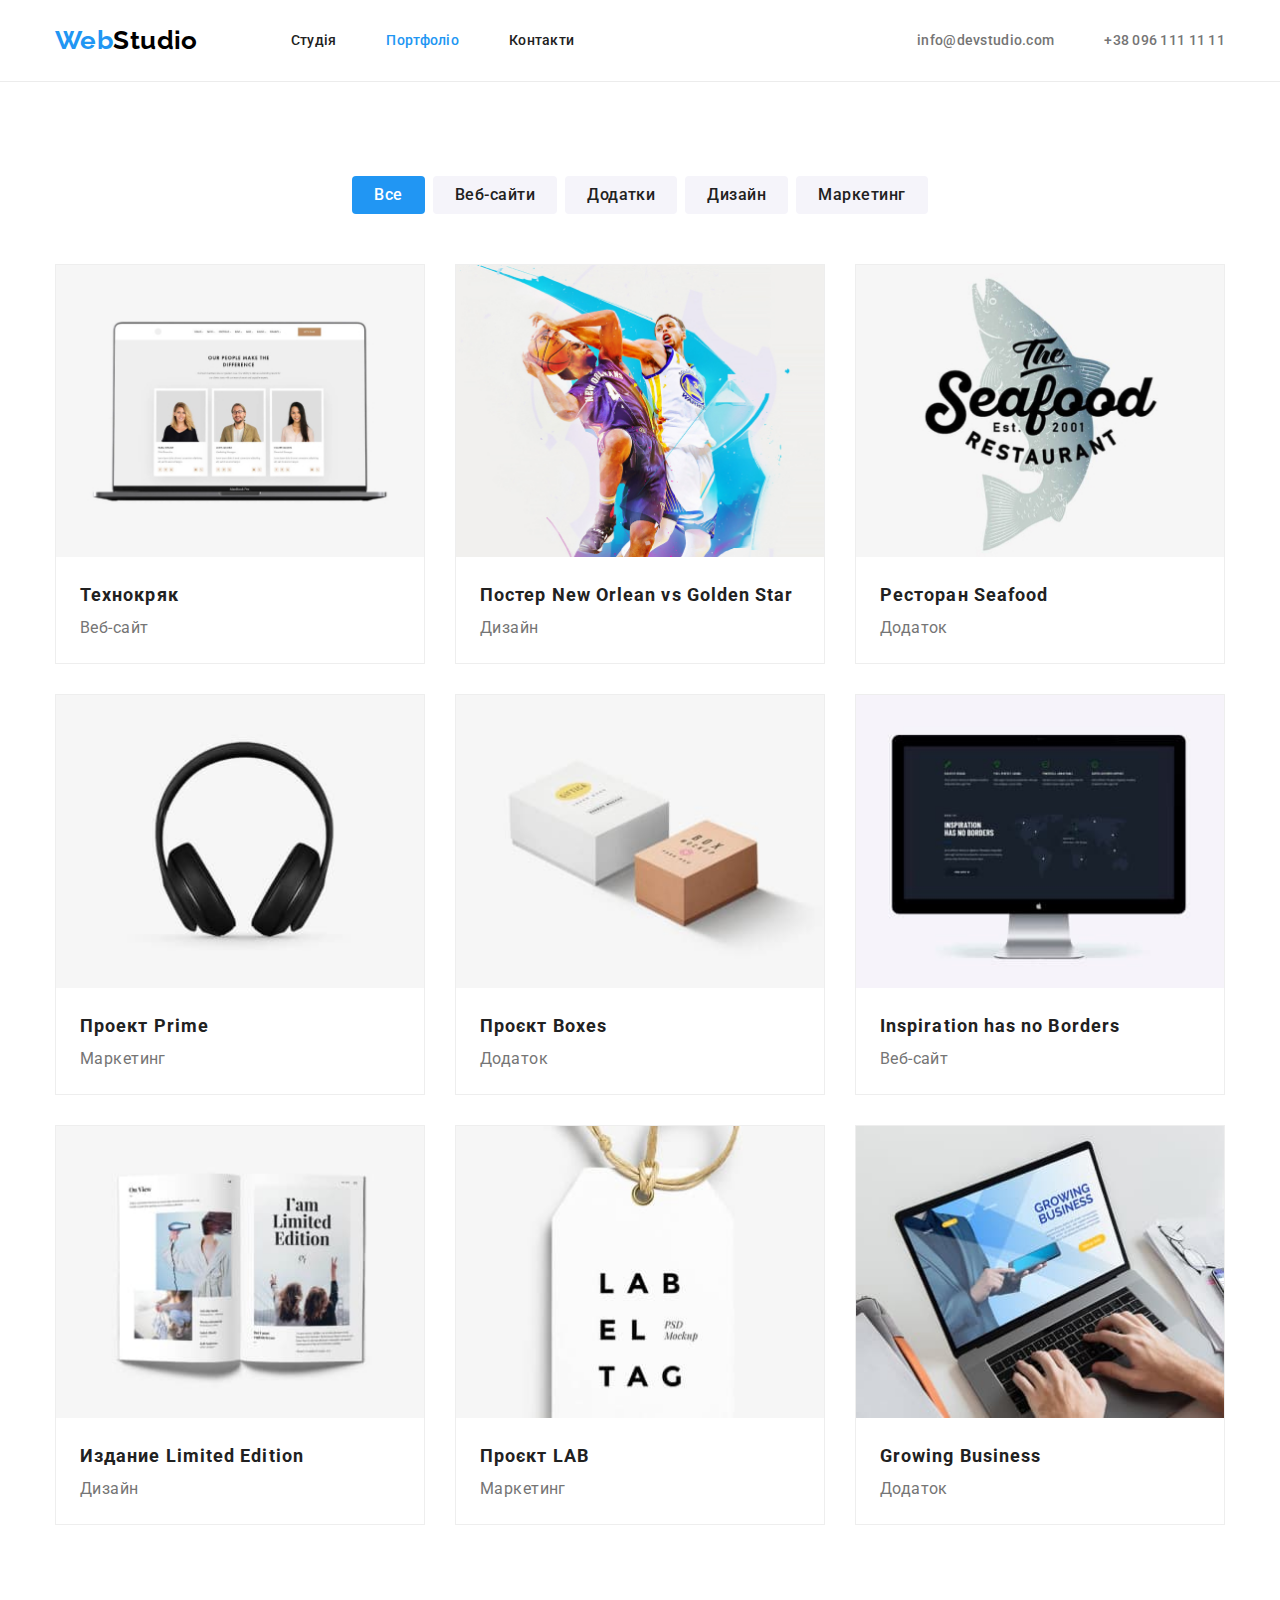
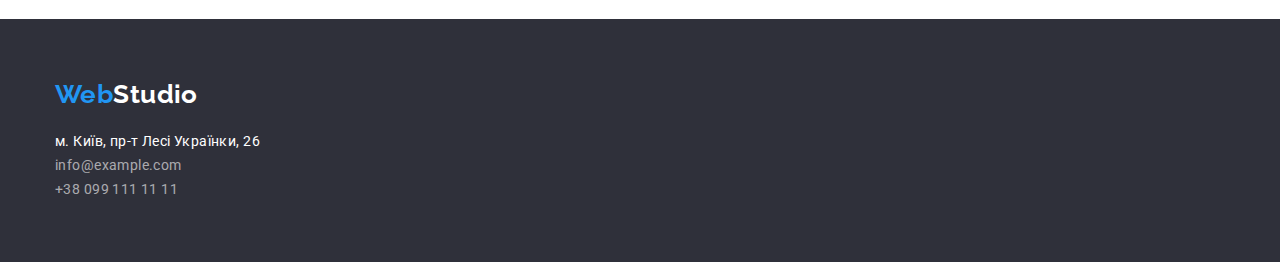
==== portfolio.html @ 00aca89a "Initial commit" ====
<!DOCTYPE html>
<html lang="uk">

<head>
    <meta charset="UTF-8">
    <meta http-equiv="X-UA-Compatible" content="IE=edge">
    <meta name="viewport" content="width=device-width, initial-scale=1.0">
    <title>WebStudio</title>
    <link rel="stylesheet" href="https://cdnjs.cloudflare.com/ajax/libs/modern-normalize/1.1.0/modern-normalize.min.css">
    <link rel="stylesheet" href="./css/styles.css">
    <link href="https://fonts.googleapis.com/css2?family=Raleway:wght@700&family=Roboto:wght@400;500;700;900&display=swap" rel="stylesheet">
</head>

<body>
    <!-- Шапка -->
    <header class="header">
        <div class="container main-nav">
            <nav  class="site-nav">
                <a class="logo" href="./index.html"> <span>Web</span>Studio </a>
            
                <ul class="header-nav list">
                    <li class="item"><a class="link" href="./index.html">Студія</a></li>
                    <li class="item"><a class="link is-active" href="./portfolio.html">Портфоліо</a></li>
                    <li class="item"><a class="link" href="">Контакти</a></li>
                </ul>
            </nav>
            
            <ul class="header-contacts list">
                <li class="item"><a class="link" href="mailto:info@devstudio.com">info@devstudio.com</a></li>
                <li class="item"><a class="link" href="tel:+380961111111">+38 096 111 11 11</a></li>
            </ul>
        </div>
        
    </header>

    <main>
        <section class="section">
            <div class="container">
                <h1 class="visually-hidden"> Портфоліо </h1>
                <ul class="filter">
                    <li class="item">
                        <button class="btn is-active" type="button"> Все </button>
                    </li>
                    <li class="item">
                        <button class="btn" type="button"> Веб-сайти </button>
                    </li>
                    <li class="item">
                        <button class="btn" type="button"> Додатки </button>
                    </li>
                    <li class="item">
                        <button class="btn" type="button"> Дизайн </button>
                    </li>
                    <li class="item">
                        <button class="btn" type="button"> Маркетинг </button>
                    </li>
                </ul>
                <ul class="cards">
                    <li class="item"> <a class="link" href="">
                            <img class="img" src="./images/img1.jpg" alt="" width="370" height="294">
                            <div class="box">
                                <h2 class="title">Технокряк</h2>
                                <p class="category">Веб-сайт</p>
                            </div>
                            <p class="text"></p>
                        </a>
                    </li>
                    <li class="item"> <a class="link" href="">
                            <img class="img" src="./images/img2.jpg" alt="" width="370" height="294">
                            <div class="box">
                                <h2 class="title">Постер New Orlean vs Golden Star</h2>
                                <p class="category">Дизайн</p>
                            </div>
                            <p class="text"></p>
                        </a>
                    </li>
                    <li class="item"> <a class="link" href="">
                            <img class="img" src="./images/img3.jpg" alt="" width="370" height="294">
                            <div class="box">
                                <h2 class="title">Ресторан Seafood</h2>
                                <p class="category">Додаток</p>
                            </div>
                            <p class="text"></p>
                        </a>
                    </li>
                    <li class="item"> <a class="link" href="">
                            <img class="img" src="./images/img4.jpg" alt="" width="370" height="294">
                            <div class="box">
                                <h2 class="title">Проект Prime</h2>
                                <p class="category">Маркетинг</p>
                            </div>
                            <p class="text"></p>
                        </a>
                    </li>
                    <li class="item"> <a class="link" href="">
                            <img class="img" src="./images/img5.jpg" alt="" width="370" height="294">
                            <div class="box">
                                <h2 class="title">Проєкт Boxes</h2>
                                <p class="category">Додаток</p>
                            </div>
                            <p class="text"></p>
                        </a>
                    </li>
                    <li class="item"> <a class="link" href="">
                            <img class="img" src="./images/img6.jpg" alt="" width="370" height="294">
                            <div class="box">
                                <h2 class="title">Inspiration has no Borders</h2>
                                <p class="category">Веб-сайт</p>
                            </div>
                            <p class="text"></p>
                        </a>
                    </li>
                    <li class="item"> <a class="link" href="">
                            <img class="img" src="./images/img7.jpg" alt="" width="370" height="294">
                            <div class="box">
                                <h2 class="title">Издание Limited Edition</h2>
                                <p class="category">Дизайн</p>
                            </div>
                            <p class="text"></p>
                        </a>
                    </li>
                    <li class="item"> <a class="link" href="">
                            <img class="img" src="./images/img8.jpg" alt="" width="370" height="294">
                            <div class="box">
                                <h2 class="title">Проєкт LAB</h2>
                                <p class="category">Маркетинг</p>
                            </div>
                            <p class="text"></p>
                        </a>
                    </li>
                    <li class="item"> <a class="link" href="">
                            <img class="img" src="./images/img9.jpg" alt="" width="370" height="294">
                            <div class="box">
                                <h2 class="title">Growing Business</h2>
                                <p class="category">Додаток</p>
                            </div>
                            <p class="text"></p>
                        </a>
                    </li>
                </ul>
            </div>
            
        </section>
    </main>

    <!-- Футер -->
    <footer>
        <div class="container">
            <a class="logo-footer" href="./index.html"> <span>Web</span>Studio </a>
            
            <address>
                <ul class="footer-list list">
                    <li> <a class="link" href=""> м. Київ, пр-т Лесі Українки, 26 </a> </li>
                    <li> <a class="link contacts" href="mailto:info@example.com">info@example.com</a> </li>
                    <li> <a class="link contacts" href="tel:+380991111111">+38 099 111 11 11</a> </li>
                </ul>
            </address>
        </div>

    </footer>

</body>

</html>
---- css/styles.css ----
html {
    box-sizing: border-box;
}

*,
*::after,
*::before {
    box-sizing: inherit;
}

/* Стили для обнуления верхних отступов у элементов */
h1,
h2,
h3,
h4,
h5,
h6,
p {
    margin-top: 0;
}

/* Класс для обнуления базовых свойств у списков (ul) */
ul {
    list-style: none;
    padding: 0;
    margin: 0;
}

/* Класс для обнуления базовых свойств у ссылок */
a {
    text-decoration: none;
    color: inherit;
}

/* Свойства для корректного отображения картинок */
img {
    display: block;
    max-width: 100%;
    height: auto;
}

/* Свойства для обнуления курсива у address */
address {
    font-style: normal;
}

:root {
    --main-text-color: #212121;
    --text-color: #757575;
    --accent-color: #2196F3;
    --background-color-dark: #2F303A;
    --background-color-light: #F5F4FA;
    --white: #ffffff;
    --border: #EEEEEE; 
    --border-top: #ECECEC;
}

/* Стилі для index.html */

body {
    font-family: Roboto, sans-serif;
    color: var(--main-text-color);
    background-color: var(--white);
    letter-spacing: 0.03em;
    line-height: 1.19;
    font-size: 14px;
}

.link, .logo, .logo-footer {
    text-decoration: none;
    font-style: normal;
}

/* Logo */
.logo {
    margin-right: 93px;
    
    font-family: Raleway, sans-serif;
    font-weight: 700;
    font-size: 26px;
    color: #000000;
}

.logo span,
.logo-footer span {
    color: var(--accent-color);
}

/* Header */
.container {
    margin: 0 auto;

    width: 1200px;
    padding-left: 15px;
    padding-right: 15px;
}

.header {
    border-bottom: 1px solid var(--border-top);
}

.main-nav {
    display: flex;
    justify-content: space-between;
    align-items: center;
}

.header .link {
    font-weight: 500;
    line-height: 1.14;
    letter-spacing: 0.02em;
}

.site-nav {
    display: flex;
    align-items: center;
}

.header-nav {
    display: flex;

    padding-top: 32px;
    padding-bottom: 32px;
}

.header-nav .item:not(:last-child) {
    margin-right: 50px;
}

.header-nav .link {
    color: var(--main-text-color);
}

.header-contacts {
    display: flex;
}

.header-contacts .item + .item {
    margin-left: 50px;
}

.header-contacts .link {
    color: var(--text-color);
}

.header .link:hover,
.header .link:focus {
    color: var(--accent-color);
}

.header-nav .is-active {
    color: var(--accent-color);
}

/* Hero */
.hero {
    padding-top: 200px;
    padding-bottom: 200px;
    
    background-color: var(--background-color-dark);
    text-align: center;
}

.hero-title {
    margin-top: 0;
    margin-bottom: 30px;
    margin-left: auto;
    margin-right: auto;

    color: var(--white);
    font-weight: 900;
    font-size: 44px;
    line-height: 1.36;
    letter-spacing: 0.06em;
    text-transform: uppercase;
    width: 696px;
}

.hero .btn {
    padding: 10px 32px;
    
    cursor: pointer;
    font-family: inherit;
    font-weight: 700;
    font-size: 16px;
    line-height: 1.87;
    letter-spacing: 0.06em;

    color: var(--white);
    background-color: var(--accent-color);
    box-shadow: 0px 4px 4px rgba(0, 0, 0, 0.15);
    border-radius: 4px;
    border: none;
}

/* Features */
.features {
    padding-top: 94px;
}

.visually-hidden {
    position: absolute;
    width: 1px;
    height: 1px;
    margin: -1px;
    border: 0;
    padding: 0;
    white-space: nowrap;
    clip-path: inset(100%);
    clip: rect(0 0 0 0);
    overflow: hidden;
}

.features-list {
    display: flex;
    justify-content: space-between;
}

.features-list .item {
    width: 270px;
}

.features-title {
    margin-top: 0;
    margin-bottom: 10px;
    
    font-size: 14px;
    line-height: 1.14;
    text-transform: uppercase;
}

.features .text {
    margin: 0;
    
    line-height: 1.7;
    color: var(--text-color);
}

/* Work */
.section {
    padding-top: 94px;
    padding-bottom: 94px;
}

.section-title {
    margin-top: 0;
    margin-bottom: 50px;
    
    font-size: 36px;
    line-height: 1.17;
    text-align: center;
}

.work-list {
    display: flex;
    justify-content: space-between;
}

/* Team */
.team {
    font-size: 16px;
    background-color: var(--background-color-light);
}

.team-list {
    display: flex;
    justify-content: space-between;
}

.team-list .item {
    background-color: var(--white);
    text-align: center;

    border: 0 solid var(--border);
    box-shadow: 0px 1px 3px rgba(0, 0, 0, 0.12), 0px 1px 1px rgba(0, 0, 0, 0.14), 0px 2px 1px rgba(0, 0, 0, 0.2);
    border-radius: 0px 0px 4px 4px;
}

.team-list .box {
    margin-top: 30px;
    margin-bottom: 30px;
}

.team-name {
    margin-bottom: 10px;
    
    font-size: 16px;
    font-weight: 500;
}

.team-description {
    margin-top: 0;

    font-size: 16px;
    color: var(--text-color);
}

/* Footer */
footer {
    margin-top: 0;
    padding-top: 60px;
    padding-bottom: 60px;
    
    background-color: var(--background-color-dark);
}

.logo-footer {
    display: inline-block;
    margin-bottom: 20px;
    
    font-family: Raleway, sans-serif;
    font-weight: 700;
    font-size: 26px;
    color: var(--white);
}

.footer-list .item:not(:last-child) {
    margin-bottom: 9px;
}

.footer-list .link {
    color: var(--white);
    line-height: 1.7;
}

.footer-list .link:hover,
.footer-list .link:focus {
    color: var(--accent-color);
}

.footer-list .contacts {
    color: rgba(255, 255, 255, 0.6);
}


/* Стилі для portfolio.html */
.filter {
    margin-bottom: 50px;

    display: flex;
    justify-content: center;
}

.filter .item + .item {
    margin-left: 8px;
}

.filter .btn {
    padding: 6px 22px;
    
    cursor: pointer;
    font-weight: 500;
    font-size: 16px;
    line-height: 1.62;
    letter-spacing: 0.03em;
    font-family: inherit;

    color: var(--main-text-color);
    background-color: var(--background-color-light);  
    border-radius: 4px;
    border: none;
}

.filter .btn:hover,
.filter .btn:focus {
    color: var(--white);
    background-color: var(--accent-color);
}

.filter .is-active {
    color: var(--white);
    background-color: var(--accent-color);
}

.cards {
    display: flex;
    flex-wrap: wrap;
    gap: 30px;
}

.cards .item {
    flex-basis: calc((100% - 60px) / 3);
    
    border: 1px solid var(--border);
}

.cards .box {
    padding: 20px 24px;
}

.cards .title {
    margin: 0;
    
    font-weight: 700;
    font-size: 18px;
    line-height: 2;
    letter-spacing: 0.06em;
    color: var(--main-text-color);
}

.cards .category {
    margin: 0;
    
    font-size: 16px;
    line-height: 1.88;
    color: var(--text-color);
}

.cards .text {
    margin: 0;
}
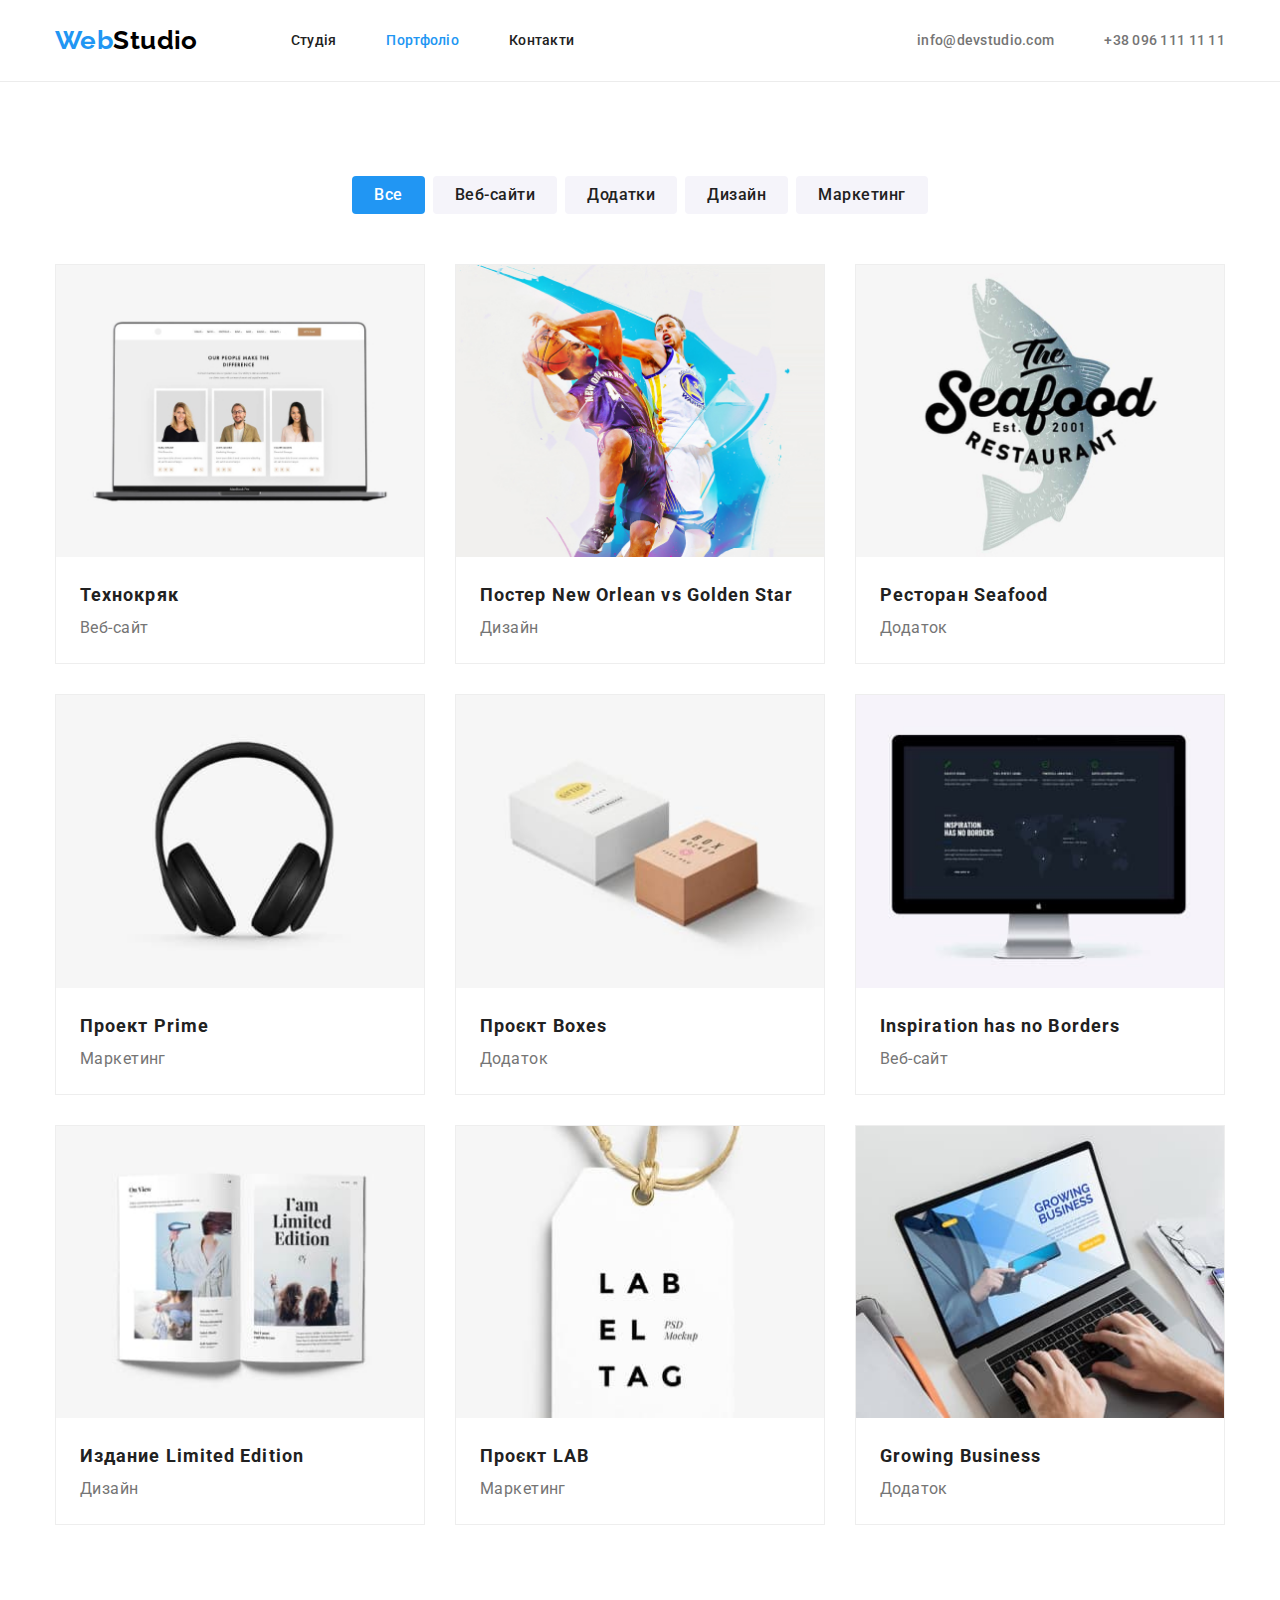
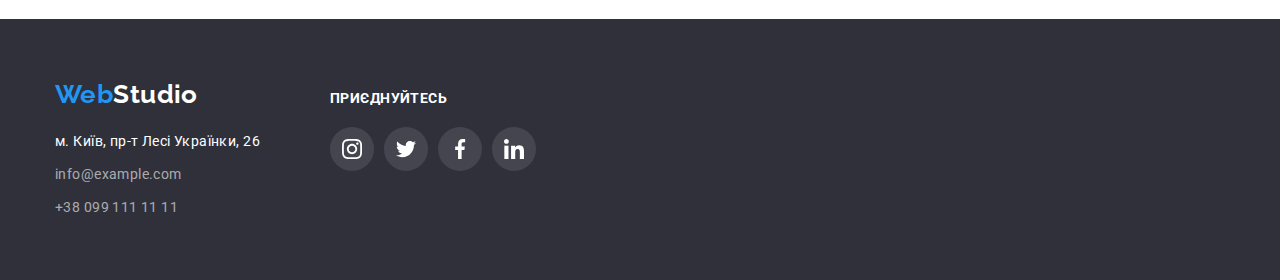
==== commit 9948a7f9: "icons-footer" ====
--- a/portfolio.html
+++ b/portfolio.html
@@ -1,163 +1,259 @@
 <!DOCTYPE html>
 <html lang="uk">
-
-<head>
-    <meta charset="UTF-8">
-    <meta http-equiv="X-UA-Compatible" content="IE=edge">
-    <meta name="viewport" content="width=device-width, initial-scale=1.0">
+  <head>
+    <meta charset="UTF-8" />
+    <meta http-equiv="X-UA-Compatible" content="IE=edge" />
+    <meta name="viewport" content="width=device-width, initial-scale=1.0" />
     <title>WebStudio</title>
-    <link rel="stylesheet" href="https://cdnjs.cloudflare.com/ajax/libs/modern-normalize/1.1.0/modern-normalize.min.css">
-    <link rel="stylesheet" href="./css/styles.css">
-    <link href="https://fonts.googleapis.com/css2?family=Raleway:wght@700&family=Roboto:wght@400;500;700;900&display=swap" rel="stylesheet">
-</head>
-
-<body>
+    <link
+      rel="stylesheet"
+      href="https://cdnjs.cloudflare.com/ajax/libs/modern-normalize/1.1.0/modern-normalize.min.css"
+    />
+    <link rel="stylesheet" href="./css/styles.css" />
+    <link
+      href="https://fonts.googleapis.com/css2?family=Raleway:wght@700&family=Roboto:wght@400;500;700;900&display=swap"
+      rel="stylesheet"
+    />
+  </head>
+
+  <body>
     <!-- Шапка -->
     <header class="header">
-        <div class="container main-nav">
-            <nav  class="site-nav">
-                <a class="logo" href="./index.html"> <span>Web</span>Studio </a>
-            
-                <ul class="header-nav list">
-                    <li class="item"><a class="link" href="./index.html">Студія</a></li>
-                    <li class="item"><a class="link is-active" href="./portfolio.html">Портфоліо</a></li>
-                    <li class="item"><a class="link" href="">Контакти</a></li>
-                </ul>
-            </nav>
-            
-            <ul class="header-contacts list">
-                <li class="item"><a class="link" href="mailto:info@devstudio.com">info@devstudio.com</a></li>
-                <li class="item"><a class="link" href="tel:+380961111111">+38 096 111 11 11</a></li>
+      <div class="container main-nav">
+        <nav class="site-nav">
+          <a class="logo" href="./index.html"> <span>Web</span>Studio </a>
+
+          <ul class="header-nav list">
+            <li class="item"><a class="link" href="./index.html">Студія</a></li>
+            <li class="item">
+              <a class="link is-active" href="./portfolio.html">Портфоліо</a>
+            </li>
+            <li class="item"><a class="link" href="">Контакти</a></li>
+          </ul>
+        </nav>
+
+        <ul class="header-contacts list">
+          <li class="item">
+            <a class="link" href="mailto:info@devstudio.com"
+              >info@devstudio.com</a
+            >
+          </li>
+          <li class="item">
+            <a class="link" href="tel:+380961111111">+38 096 111 11 11</a>
+          </li>
+        </ul>
+      </div>
+    </header>
+
+    <main>
+      <section class="section">
+        <div class="container">
+          <h1 class="visually-hidden">Портфоліо</h1>
+          <ul class="filter">
+            <li class="item">
+              <button class="btn is-active" type="button">Все</button>
+            </li>
+            <li class="item">
+              <button class="btn" type="button">Веб-сайти</button>
+            </li>
+            <li class="item">
+              <button class="btn" type="button">Додатки</button>
+            </li>
+            <li class="item">
+              <button class="btn" type="button">Дизайн</button>
+            </li>
+            <li class="item">
+              <button class="btn" type="button">Маркетинг</button>
+            </li>
+          </ul>
+          <ul class="cards">
+            <li class="item">
+              <a class="link" href="">
+                <img
+                  class="img"
+                  src="./images/img1.jpg"
+                  alt=""
+                  width="370"
+                  height="294"
+                />
+                <div class="box">
+                  <h2 class="title">Технокряк</h2>
+                  <p class="category">Веб-сайт</p>
+                </div>
+                <p class="text"></p>
+              </a>
+            </li>
+            <li class="item">
+              <a class="link" href="">
+                <img
+                  class="img"
+                  src="./images/img2.jpg"
+                  alt=""
+                  width="370"
+                  height="294"
+                />
+                <div class="box">
+                  <h2 class="title">Постер New Orlean vs Golden Star</h2>
+                  <p class="category">Дизайн</p>
+                </div>
+                <p class="text"></p>
+              </a>
+            </li>
+            <li class="item">
+              <a class="link" href="">
+                <img
+                  class="img"
+                  src="./images/img3.jpg"
+                  alt=""
+                  width="370"
+                  height="294"
+                />
+                <div class="box">
+                  <h2 class="title">Ресторан Seafood</h2>
+                  <p class="category">Додаток</p>
+                </div>
+                <p class="text"></p>
+              </a>
+            </li>
+            <li class="item">
+              <a class="link" href="">
+                <img
+                  class="img"
+                  src="./images/img4.jpg"
+                  alt=""
+                  width="370"
+                  height="294"
+                />
+                <div class="box">
+                  <h2 class="title">Проект Prime</h2>
+                  <p class="category">Маркетинг</p>
+                </div>
+                <p class="text"></p>
+              </a>
+            </li>
+            <li class="item">
+              <a class="link" href="">
+                <img
+                  class="img"
+                  src="./images/img5.jpg"
+                  alt=""
+                  width="370"
+                  height="294"
+                />
+                <div class="box">
+                  <h2 class="title">Проєкт Boxes</h2>
+                  <p class="category">Додаток</p>
+                </div>
+                <p class="text"></p>
+              </a>
+            </li>
+            <li class="item">
+              <a class="link" href="">
+                <img
+                  class="img"
+                  src="./images/img6.jpg"
+                  alt=""
+                  width="370"
+                  height="294"
+                />
+                <div class="box">
+                  <h2 class="title">Inspiration has no Borders</h2>
+                  <p class="category">Веб-сайт</p>
+                </div>
+                <p class="text"></p>
+              </a>
+            </li>
+            <li class="item">
+              <a class="link" href="">
+                <img
+                  class="img"
+                  src="./images/img7.jpg"
+                  alt=""
+                  width="370"
+                  height="294"
+                />
+                <div class="box">
+                  <h2 class="title">Издание Limited Edition</h2>
+                  <p class="category">Дизайн</p>
+                </div>
+                <p class="text"></p>
+              </a>
+            </li>
+            <li class="item">
+              <a class="link" href="">
+                <img
+                  class="img"
+                  src="./images/img8.jpg"
+                  alt=""
+                  width="370"
+                  height="294"
+                />
+                <div class="box">
+                  <h2 class="title">Проєкт LAB</h2>
+                  <p class="category">Маркетинг</p>
+                </div>
+                <p class="text"></p>
+              </a>
+            </li>
+            <li class="item">
+              <a class="link" href="">
+                <img
+                  class="img"
+                  src="./images/img9.jpg"
+                  alt=""
+                  width="370"
+                  height="294"
+                />
+                <div class="box">
+                  <h2 class="title">Growing Business</h2>
+                  <p class="category">Додаток</p>
+                </div>
+                <p class="text"></p>
+              </a>
+            </li>
+          </ul>
+        </div>
+      </section>
+    </main>
+
+    <!-- Футер -->
+    <footer class="footer">
+      <div class="container footer-box">
+        <div class="footer-address">
+          <a class="logo-footer" href="./index.html">
+            <span>Web</span>Studio
+          </a>
+          <address>
+            <ul class="footer-list">
+              <li class="item">
+                <a class="link" href=""> м. Київ, пр-т Лесі Українки, 26 </a>
+              </li>
+              <li class="item">
+                <a class="link contacts" href="mailto:info@example.com"
+                  >info@example.com</a
+                >
+              </li>
+              <li class="item">
+                <a class="link contacts" href="tel:+380991111111"
+                  >+38 099 111 11 11</a
+                >
+              </li>
             </ul>
+          </address>
         </div>
-        
-    </header>
-
-    <main>
-        <section class="section">
-            <div class="container">
-                <h1 class="visually-hidden"> Портфоліо </h1>
-                <ul class="filter">
-                    <li class="item">
-                        <button class="btn is-active" type="button"> Все </button>
-                    </li>
-                    <li class="item">
-                        <button class="btn" type="button"> Веб-сайти </button>
-                    </li>
-                    <li class="item">
-                        <button class="btn" type="button"> Додатки </button>
-                    </li>
-                    <li class="item">
-                        <button class="btn" type="button"> Дизайн </button>
-                    </li>
-                    <li class="item">
-                        <button class="btn" type="button"> Маркетинг </button>
-                    </li>
-                </ul>
-                <ul class="cards">
-                    <li class="item"> <a class="link" href="">
-                            <img class="img" src="./images/img1.jpg" alt="" width="370" height="294">
-                            <div class="box">
-                                <h2 class="title">Технокряк</h2>
-                                <p class="category">Веб-сайт</p>
-                            </div>
-                            <p class="text"></p>
-                        </a>
-                    </li>
-                    <li class="item"> <a class="link" href="">
-                            <img class="img" src="./images/img2.jpg" alt="" width="370" height="294">
-                            <div class="box">
-                                <h2 class="title">Постер New Orlean vs Golden Star</h2>
-                                <p class="category">Дизайн</p>
-                            </div>
-                            <p class="text"></p>
-                        </a>
-                    </li>
-                    <li class="item"> <a class="link" href="">
-                            <img class="img" src="./images/img3.jpg" alt="" width="370" height="294">
-                            <div class="box">
-                                <h2 class="title">Ресторан Seafood</h2>
-                                <p class="category">Додаток</p>
-                            </div>
-                            <p class="text"></p>
-                        </a>
-                    </li>
-                    <li class="item"> <a class="link" href="">
-                            <img class="img" src="./images/img4.jpg" alt="" width="370" height="294">
-                            <div class="box">
-                                <h2 class="title">Проект Prime</h2>
-                                <p class="category">Маркетинг</p>
-                            </div>
-                            <p class="text"></p>
-                        </a>
-                    </li>
-                    <li class="item"> <a class="link" href="">
-                            <img class="img" src="./images/img5.jpg" alt="" width="370" height="294">
-                            <div class="box">
-                                <h2 class="title">Проєкт Boxes</h2>
-                                <p class="category">Додаток</p>
-                            </div>
-                            <p class="text"></p>
-                        </a>
-                    </li>
-                    <li class="item"> <a class="link" href="">
-                            <img class="img" src="./images/img6.jpg" alt="" width="370" height="294">
-                            <div class="box">
-                                <h2 class="title">Inspiration has no Borders</h2>
-                                <p class="category">Веб-сайт</p>
-                            </div>
-                            <p class="text"></p>
-                        </a>
-                    </li>
-                    <li class="item"> <a class="link" href="">
-                            <img class="img" src="./images/img7.jpg" alt="" width="370" height="294">
-                            <div class="box">
-                                <h2 class="title">Издание Limited Edition</h2>
-                                <p class="category">Дизайн</p>
-                            </div>
-                            <p class="text"></p>
-                        </a>
-                    </li>
-                    <li class="item"> <a class="link" href="">
-                            <img class="img" src="./images/img8.jpg" alt="" width="370" height="294">
-                            <div class="box">
-                                <h2 class="title">Проєкт LAB</h2>
-                                <p class="category">Маркетинг</p>
-                            </div>
-                            <p class="text"></p>
-                        </a>
-                    </li>
-                    <li class="item"> <a class="link" href="">
-                            <img class="img" src="./images/img9.jpg" alt="" width="370" height="294">
-                            <div class="box">
-                                <h2 class="title">Growing Business</h2>
-                                <p class="category">Додаток</p>
-                            </div>
-                            <p class="text"></p>
-                        </a>
-                    </li>
-                </ul>
-            </div>
-            
-        </section>
-    </main>
-
-    <!-- Футер -->
-    <footer>
-        <div class="container">
-            <a class="logo-footer" href="./index.html"> <span>Web</span>Studio </a>
-            
-            <address>
-                <ul class="footer-list list">
-                    <li> <a class="link" href=""> м. Київ, пр-т Лесі Українки, 26 </a> </li>
-                    <li> <a class="link contacts" href="mailto:info@example.com">info@example.com</a> </li>
-                    <li> <a class="link contacts" href="tel:+380991111111">+38 099 111 11 11</a> </li>
-                </ul>
-            </address>
+
+        <div>
+          <p class="footer-text">приєднуйтесь</p>
+          <ul class="footer-social-list">
+            <li class="item icon-instagram"><a href=""></a></li>
+            <li class="item icon-twitter"><a href=""></a></li>
+            <li class="item icon-facebook"><a href=""></a></li>
+            <li class="item icon-linkedin"><a href=""></a></li>
+          </ul>
         </div>
-
+      </div>
+
+      <div class="container"></div>
     </footer>
-
-</body>
-
-</html>+  </body>
+</html>
--- a/css/styles.css
+++ b/css/styles.css
@@ -156,9 +156,20 @@
 .hero {
     padding-top: 200px;
     padding-bottom: 200px;
+
+    text-align: center;
     
     background-color: var(--background-color-dark);
-    text-align: center;
+
+    background-image: 
+    linear-gradient(
+        to right, 
+        rgba(47, 48, 58, 0.4),
+        rgba(47, 48, 58, 0.4)), 
+        url(../images/hero-bg.jpg);
+        background-repeat: no-repeat;
+        background-position: 50% 50%;
+        background-size: 1600px 600px;
 }
 
 .hero-title {
@@ -192,6 +203,11 @@
     border-radius: 4px;
     border: none;
 }
+
+.hero .btn:active {
+    background-color: #188CE8;
+}
+
 
 /* Features */
 .features {
@@ -211,6 +227,34 @@
     overflow: hidden;
 }
 
+.features-list .item::before {
+    content: "";
+    display: block;
+    height: 120px;
+    margin-bottom: 30px;
+
+    background-color: var(--background-color-light);
+    background-repeat: no-repeat;
+    background-position: center;
+    background-size: 70px 70px;
+}
+
+.item-antenna::before {
+    background-image: url('../images/icons-features/antenna.svg');
+}
+
+.item-clock::before {
+    background-image: url('../images/icons-features/clock.svg');
+}
+
+.item-diagram::before {
+    background-image: url('../images/icons-features/diagram.svg');
+}
+
+.item-astronaut::before {
+    background-image: url('../images/icons-features/astronaut.svg');
+}
+
 .features-list {
     display: flex;
     justify-content: space-between;
@@ -295,13 +339,26 @@
     color: var(--text-color);
 }
 
+.team-social-list {
+    display: flex;
+}
+
 /* Footer */
-footer {
+.footer {
     margin-top: 0;
     padding-top: 60px;
     padding-bottom: 60px;
-    
+
     background-color: var(--background-color-dark);
+}
+
+.footer-box {
+    display: flex;
+    align-items: baseline;
+}
+
+.footer-address {
+    margin-right: 70px;
 }
 
 .logo-footer {
@@ -332,6 +389,63 @@
     color: rgba(255, 255, 255, 0.6);
 }
 
+.footer-text {
+    margin-bottom: 20px;
+
+    font-weight: 700;
+    line-height: 1.14;
+    text-transform: uppercase;
+    color: var(--white);
+}
+
+.footer-social-list {
+    display: flex;
+}
+
+.footer-social-list .item:not(:last-child) {
+    margin-right: 10px;
+}
+
+.footer-social-list .item {
+    content: "";
+    display: block;
+    width: 44px;
+    height: 44px;
+
+    border-radius: 50%;
+    
+    background-color: rgba(255, 255, 255, 0.1);;
+    background-repeat: no-repeat;
+    background-position: center;
+    background-size: 20px 20px;
+}
+
+.icon-instagram {
+    background-image: url('../images/icons-footer/instagram.svg');
+}
+
+.icon-twitter {
+    background-image: url('../images/icons-footer/twitter.svg');
+}
+
+.icon-facebook {
+    background-image: url('../images/icons-footer/facebook.svg');
+}
+
+.icon-linkedin {
+    background-image: url('../images/icons-footer/linkedin.svg');
+}
+
+.icon-instagram:focus,
+.icon-instagram:hover,
+.icon-twitter:focus,
+.icon-twitter:hover,
+.icon-facebook:focus,
+.icon-facebook:hover,
+.icon-linkedin:focus,
+.icon-linkedin:hover {
+    background-color: var(--accent-color);
+}
 
 /* Стилі для portfolio.html */
 .filter {
@@ -384,6 +498,13 @@
     border: 1px solid var(--border);
 }
 
+.cards .item:hover,
+.cards .item:focus {
+    box-shadow: 0px 1px 1px rgba(0, 0, 0, 0.12),
+            0px 4px 4px rgba(0, 0, 0, 0.06),
+            1px 4px 6px rgba(0, 0, 0, 0.16);
+}
+
 .cards .box {
     padding: 20px 24px;
 }
@@ -408,4 +529,5 @@
 
 .cards .text {
     margin: 0;
-}+}
+
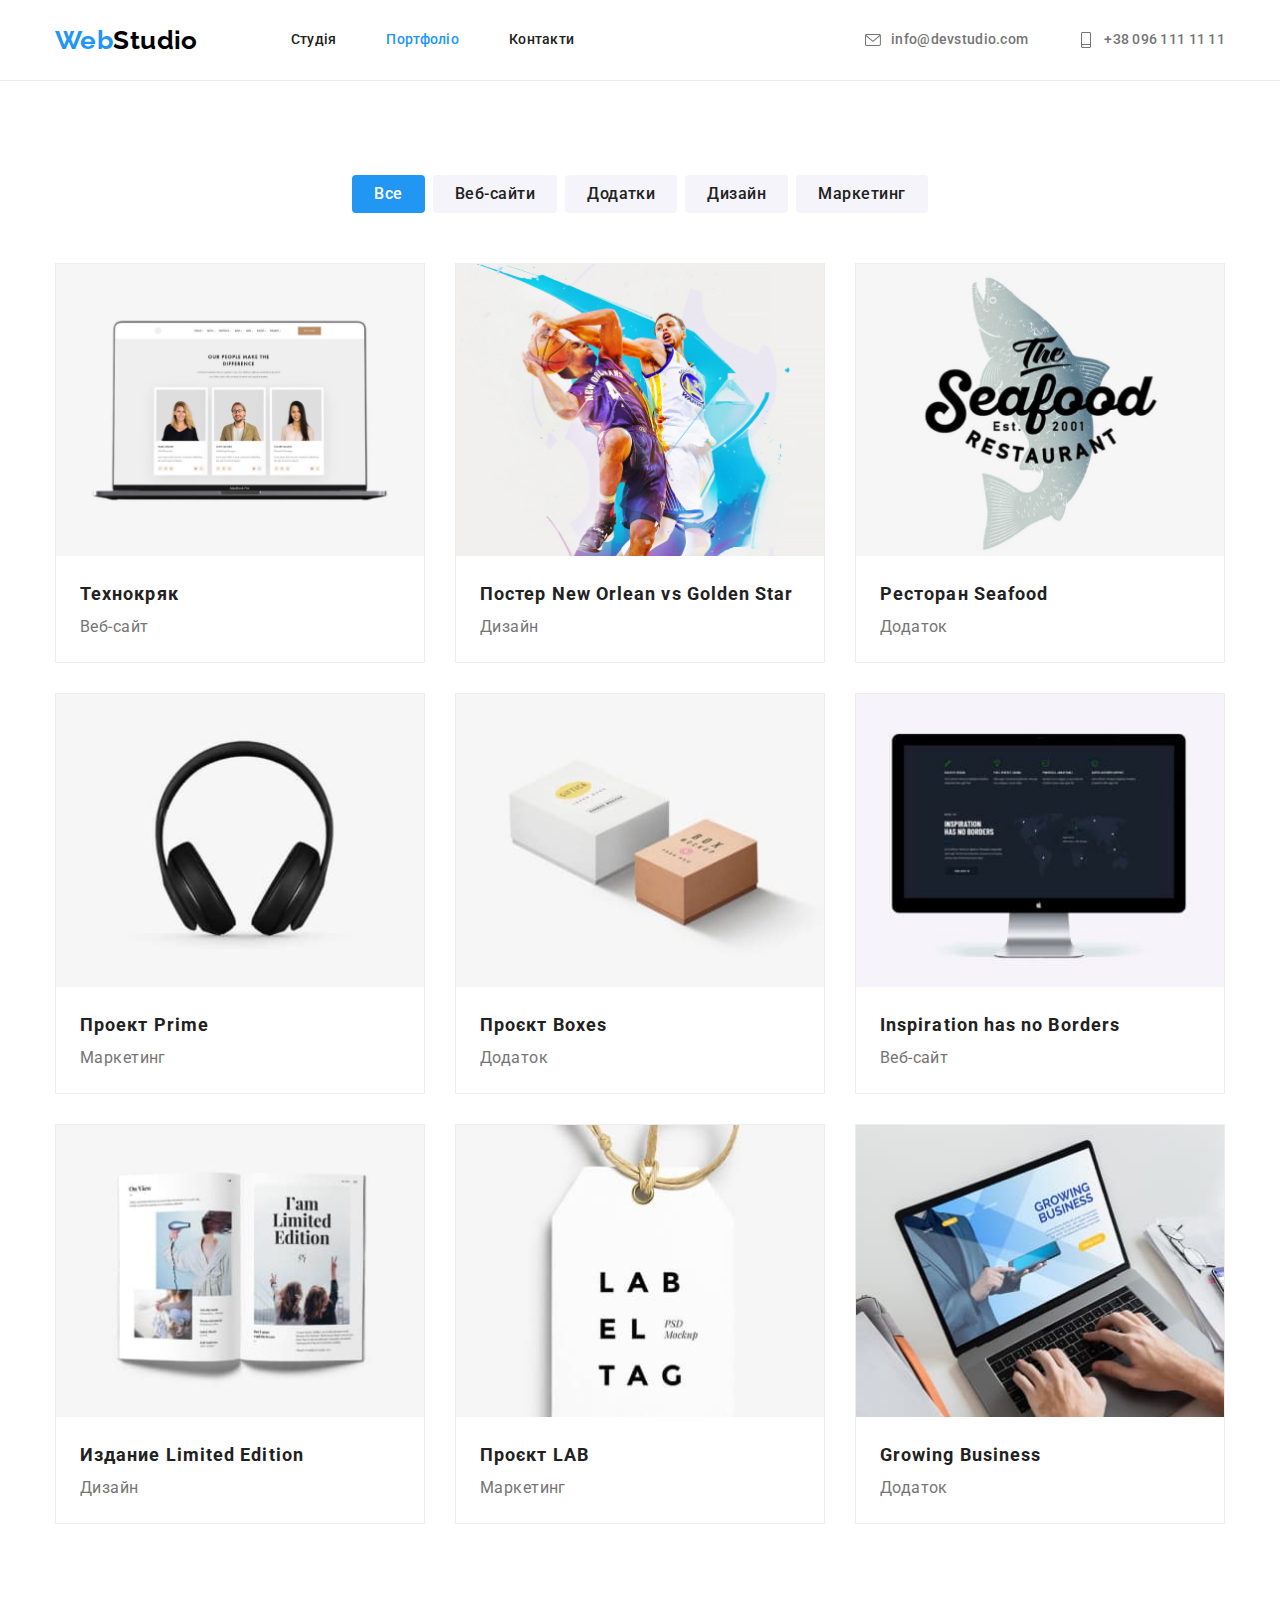
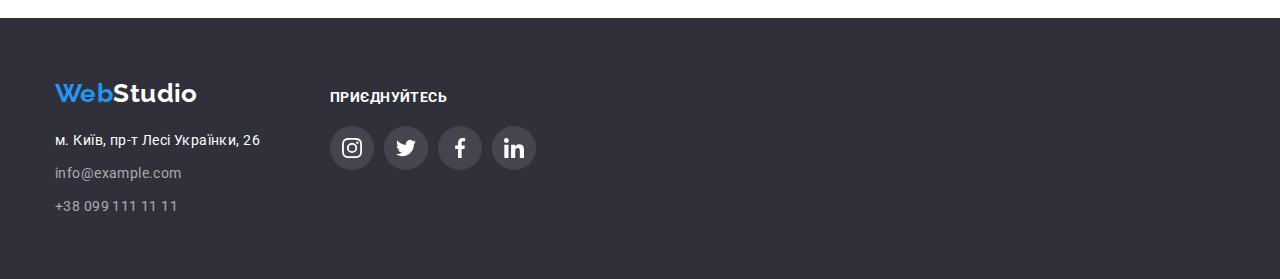
==== commit 08fd9868: "icons hover" ====
--- a/portfolio.html
+++ b/portfolio.html
@@ -24,7 +24,9 @@
           <a class="logo" href="./index.html"> <span>Web</span>Studio </a>
 
           <ul class="header-nav list">
-            <li class="item"><a class="link" href="./index.html">Студія</a></li>
+            <li class="item">
+              <a class="link" href="./index.html">Студія</a>
+            </li>
             <li class="item">
               <a class="link is-active" href="./portfolio.html">Портфоліо</a>
             </li>
@@ -34,12 +36,20 @@
 
         <ul class="header-contacts list">
           <li class="item">
-            <a class="link" href="mailto:info@devstudio.com"
-              >info@devstudio.com</a
+            <a class="hd-contacts-link link" href="mailto:info@devstudio.com">
+              <svg class="header-icon" width="16" height="16">
+                <use href="./images/sprite.svg#envelope"></use>
+              </svg>
+              info@devstudio.com</a
             >
           </li>
           <li class="item">
-            <a class="link" href="tel:+380961111111">+38 096 111 11 11</a>
+            <a class="hd-contacts-link link" href="tel:+380961111111">
+              <svg class="header-icon" width="16" height="16">
+                <use href="./images/sprite.svg#smartphone"></use>
+              </svg>
+              +38 096 111 11 11</a
+            >
           </li>
         </ul>
       </div>
@@ -245,15 +255,37 @@
         <div>
           <p class="footer-text">приєднуйтесь</p>
           <ul class="footer-social-list">
-            <li class="item icon-instagram"><a href=""></a></li>
-            <li class="item icon-twitter"><a href=""></a></li>
-            <li class="item icon-facebook"><a href=""></a></li>
-            <li class="item icon-linkedin"><a href=""></a></li>
+            <li class="item icon-instagram">
+              <a class="footer-social-link" href="">
+                <svg class="footer-icon" width="20" height="20">
+                  <use href="./images/sprite.svg#instagram"></use>
+                </svg>
+              </a>
+            </li>
+            <li class="item icon-twitter">
+              <a class="footer-social-link" href="">
+                <svg class="footer-icon" width="20" height="20">
+                  <use href="./images/sprite.svg#twitter"></use>
+                </svg>
+              </a>
+            </li>
+            <li class="item icon-facebook">
+              <a class="footer-social-link" href="">
+                <svg class="footer-icon" width="20" height="20">
+                  <use href="./images/sprite.svg#facebook"></use>
+                </svg>
+              </a>
+            </li>
+            <li class="item icon-linkedin">
+              <a class="footer-social-link" href="">
+                <svg class="footer-icon" width="20" height="20">
+                  <use href="./images/sprite.svg#linkedin"></use>
+                </svg>
+              </a>
+            </li>
           </ul>
         </div>
       </div>
-
-      <div class="container"></div>
     </footer>
   </body>
 </html>
--- a/css/styles.css
+++ b/css/styles.css
@@ -53,6 +53,7 @@
     --white: #ffffff;
     --border: #EEEEEE; 
     --border-top: #ECECEC;
+    --icon: #AFB1B8;
 }
 
 /* Стилі для index.html */
@@ -118,28 +119,22 @@
 
 .header-nav {
     display: flex;
-
+}
+
+.header-nav .item:not(:last-child) {
+    margin-right: 50px;
+}
+
+.header-nav .link {
     padding-top: 32px;
     padding-bottom: 32px;
-}
-
-.header-nav .item:not(:last-child) {
-    margin-right: 50px;
-}
-
-.header-nav .link {
+
+    display: block;
+
     color: var(--main-text-color);
 }
 
-.header-contacts {
-    display: flex;
-}
-
-.header-contacts .item + .item {
-    margin-left: 50px;
-}
-
-.header-contacts .link {
+.hd-contacts-link {
     color: var(--text-color);
 }
 
@@ -150,14 +145,40 @@
 
 .header-nav .is-active {
     color: var(--accent-color);
+}
+
+.header-contacts {
+    display: flex;
+}
+
+.header-contacts .item + .item {
+    margin-left: 50px;
+}
+
+.header-icon {
+    fill: var(--text-color);
+}
+
+.hd-contacts-link:hover .header-icon,
+.hd-contacts-link:focus .header-icon {
+    fill: var(--accent-color);
+}
+
+.hd-contacts-link {
+    display: flex;
+    align-items: center;
+    gap: 10px;
 }
 
 /* Hero */
 .hero {
     padding-top: 200px;
     padding-bottom: 200px;
+    margin-left: auto;
+    margin-right: auto;
 
     text-align: center;
+    max-width: 1600px;
     
     background-color: var(--background-color-dark);
 
@@ -167,9 +188,9 @@
         rgba(47, 48, 58, 0.4),
         rgba(47, 48, 58, 0.4)), 
         url(../images/hero-bg.jpg);
-        background-repeat: no-repeat;
-        background-position: 50% 50%;
-        background-size: 1600px 600px;
+    background-repeat: no-repeat;
+    background-position: 50% 50%;
+   /* background-size: 1600px 600px; */
 }
 
 .hero-title {
@@ -227,34 +248,6 @@
     overflow: hidden;
 }
 
-.features-list .item::before {
-    content: "";
-    display: block;
-    height: 120px;
-    margin-bottom: 30px;
-
-    background-color: var(--background-color-light);
-    background-repeat: no-repeat;
-    background-position: center;
-    background-size: 70px 70px;
-}
-
-.item-antenna::before {
-    background-image: url('../images/icons-features/antenna.svg');
-}
-
-.item-clock::before {
-    background-image: url('../images/icons-features/clock.svg');
-}
-
-.item-diagram::before {
-    background-image: url('../images/icons-features/diagram.svg');
-}
-
-.item-astronaut::before {
-    background-image: url('../images/icons-features/astronaut.svg');
-}
-
 .features-list {
     display: flex;
     justify-content: space-between;
@@ -262,6 +255,23 @@
 
 .features-list .item {
     width: 270px;
+}
+
+.features-list .icon {
+    margin-bottom: 30px;
+    
+    display: flex;
+    justify-content: center;
+    align-items: center;
+
+    height: 120px;
+
+    background-color: var(--background-color-light);
+}
+
+.features-item {
+    width: 70px;
+    height: 70px;
 }
 
 .features-title {
@@ -341,6 +351,71 @@
 
 .team-social-list {
     display: flex;
+    justify-content: center;
+    align-items: center;
+    gap: 10px;
+}
+
+.team-social-list .item {
+    box-shadow: none;
+}
+
+.team-link {
+    display: flex;
+    justify-content: center;
+    align-items: center;
+
+    width: 44px;
+    height: 44px;
+
+    border-radius: 50%;
+    background-color: rgba(255, 255, 255, 0.1);
+}
+
+.team-link:hover,
+.team-list:focus {
+    background-color: var(--accent-color);
+}
+
+.team-icon {
+    fill: var(--icon);
+} 
+
+.team-link:hover .team-icon,
+.team-link:focus .team-icon {
+    fill: var(--white);
+}
+
+/* Clients */
+.clients-list {
+    display: flex;
+    justify-content: space-between;
+}
+
+.clients-link {
+    display: flex;
+    justify-content: center;
+    align-items: center;
+    
+    width: 170px;
+    height: 92px;
+    
+    border: 1px solid var(--icon);
+    border-radius: 4px;
+}
+
+.clients-icon {
+    fill: var(--icon);
+}
+
+.clients-link:hover .clients-icon,
+.clients-link:focus .clients-icon {
+    fill: var(--accent-color);
+}
+
+.clients-link:hover,
+.clients-link:focus {
+    border: 1px solid var(--accent-color);
 }
 
 /* Footer */
@@ -400,51 +475,28 @@
 
 .footer-social-list {
     display: flex;
-}
-
-.footer-social-list .item:not(:last-child) {
-    margin-right: 10px;
-}
-
-.footer-social-list .item {
-    content: "";
-    display: block;
+    gap: 10px;
+}
+
+.footer-social-link {
+    display: flex;
+    justify-content: center;
+    align-items: center;
+    
     width: 44px;
     height: 44px;
-
+    
     border-radius: 50%;
-    
-    background-color: rgba(255, 255, 255, 0.1);;
-    background-repeat: no-repeat;
-    background-position: center;
-    background-size: 20px 20px;
-}
-
-.icon-instagram {
-    background-image: url('../images/icons-footer/instagram.svg');
-}
-
-.icon-twitter {
-    background-image: url('../images/icons-footer/twitter.svg');
-}
-
-.icon-facebook {
-    background-image: url('../images/icons-footer/facebook.svg');
-}
-
-.icon-linkedin {
-    background-image: url('../images/icons-footer/linkedin.svg');
-}
-
-.icon-instagram:focus,
-.icon-instagram:hover,
-.icon-twitter:focus,
-.icon-twitter:hover,
-.icon-facebook:focus,
-.icon-facebook:hover,
-.icon-linkedin:focus,
-.icon-linkedin:hover {
+    background-color: rgba(255, 255, 255, 0.1);
+}
+
+.footer-social-link:hover,
+.footer-social-link:focus {
     background-color: var(--accent-color);
+}
+
+.footer-icon {
+    fill: var(--white);
 }
 
 /* Стилі для portfolio.html */
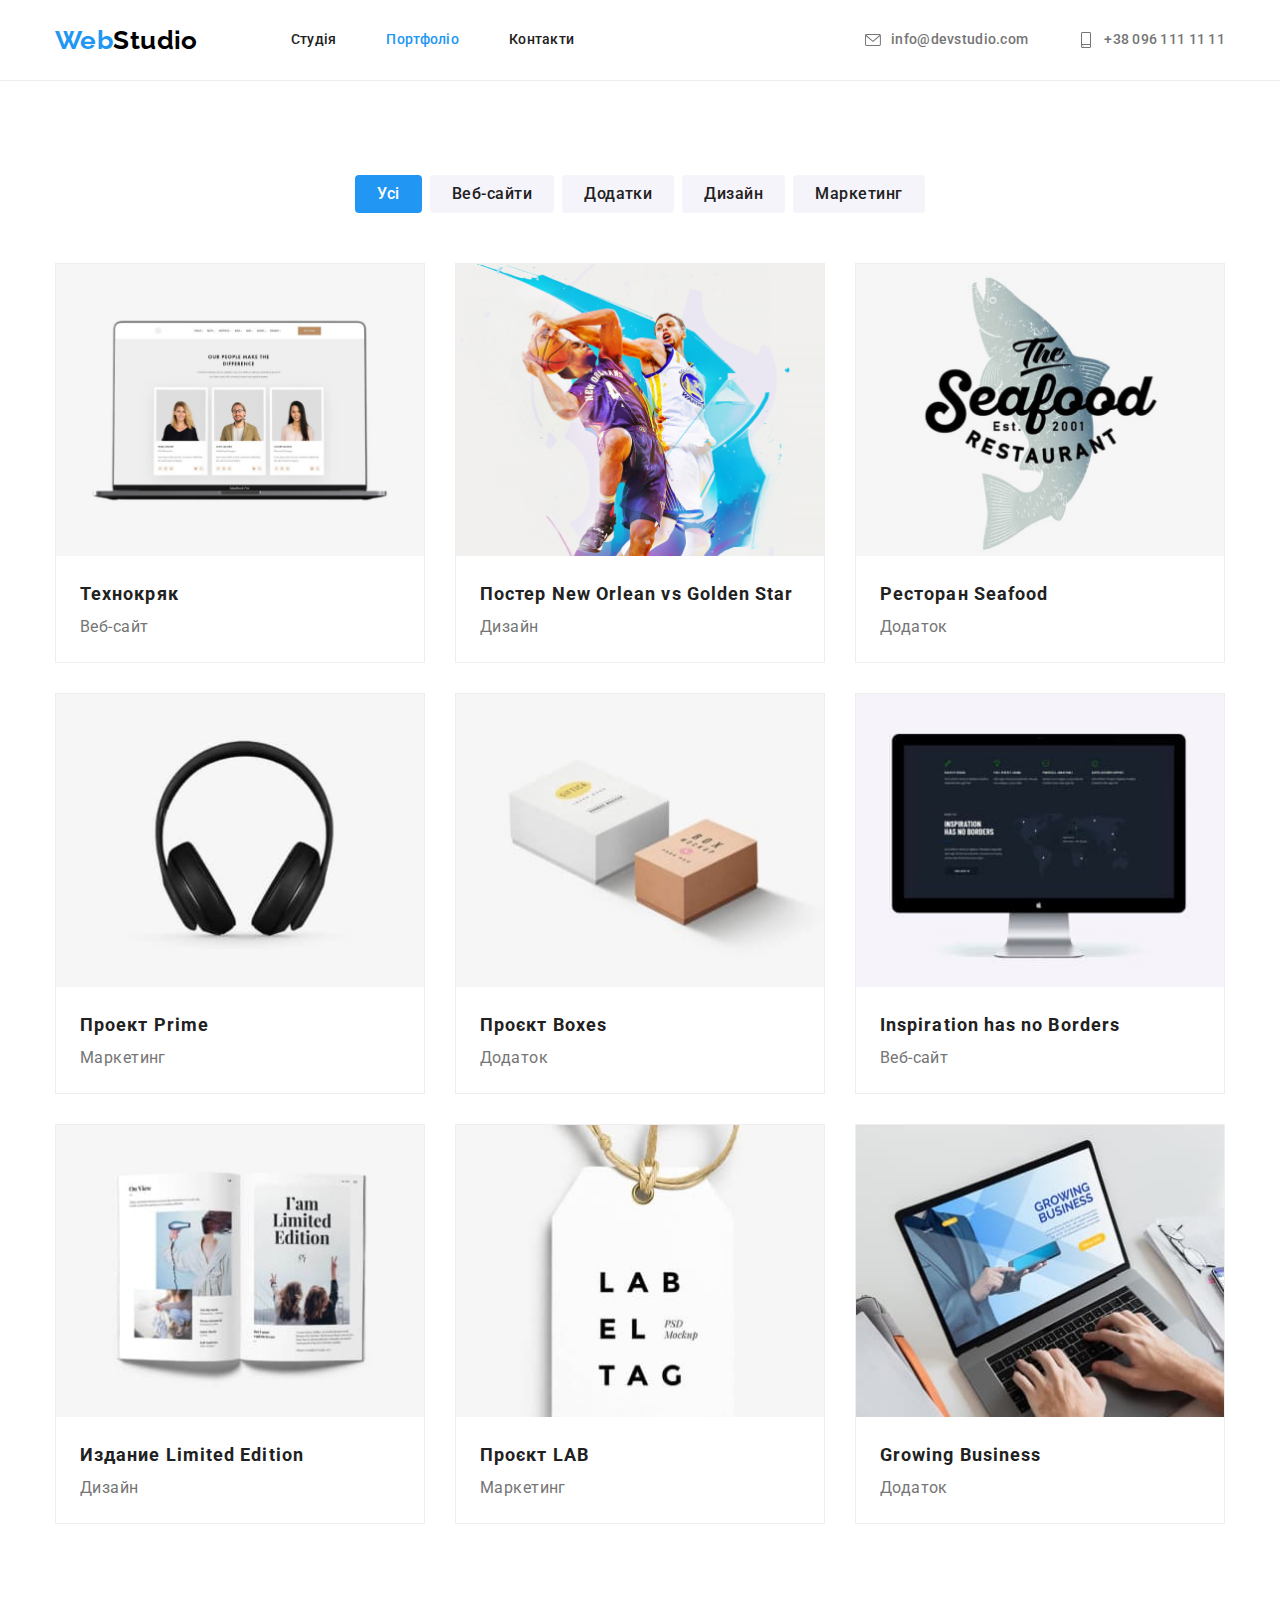
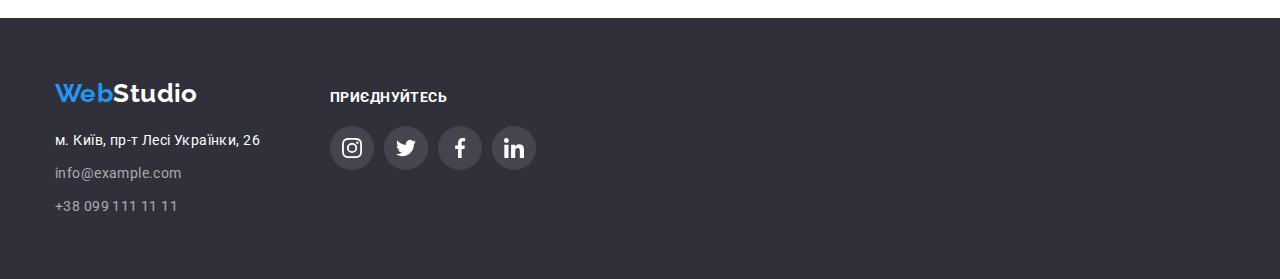
==== commit 457e64bd: "Summary" ====
--- a/portfolio.html
+++ b/portfolio.html
@@ -38,7 +38,7 @@
           <li class="item">
             <a class="hd-contacts-link link" href="mailto:info@devstudio.com">
               <svg class="header-icon" width="16" height="16">
-                <use href="./images/sprite.svg#envelope"></use>
+                <use href="./images/icons.svg#envelope"></use>
               </svg>
               info@devstudio.com</a
             >
@@ -46,7 +46,7 @@
           <li class="item">
             <a class="hd-contacts-link link" href="tel:+380961111111">
               <svg class="header-icon" width="16" height="16">
-                <use href="./images/sprite.svg#smartphone"></use>
+                <use href="./images/icons.svg#smartphone"></use>
               </svg>
               +38 096 111 11 11</a
             >
@@ -61,7 +61,7 @@
           <h1 class="visually-hidden">Портфоліо</h1>
           <ul class="filter">
             <li class="item">
-              <button class="btn is-active" type="button">Все</button>
+              <button class="btn is-active" type="button">Усі</button>
             </li>
             <li class="item">
               <button class="btn" type="button">Веб-сайти</button>
@@ -258,28 +258,28 @@
             <li class="item icon-instagram">
               <a class="footer-social-link" href="">
                 <svg class="footer-icon" width="20" height="20">
-                  <use href="./images/sprite.svg#instagram"></use>
+                  <use href="./images/icons.svg#instagram"></use>
                 </svg>
               </a>
             </li>
             <li class="item icon-twitter">
               <a class="footer-social-link" href="">
                 <svg class="footer-icon" width="20" height="20">
-                  <use href="./images/sprite.svg#twitter"></use>
+                  <use href="./images/icons.svg#twitter"></use>
                 </svg>
               </a>
             </li>
             <li class="item icon-facebook">
               <a class="footer-social-link" href="">
                 <svg class="footer-icon" width="20" height="20">
-                  <use href="./images/sprite.svg#facebook"></use>
+                  <use href="./images/icons.svg#facebook"></use>
                 </svg>
               </a>
             </li>
             <li class="item icon-linkedin">
               <a class="footer-social-link" href="">
                 <svg class="footer-icon" width="20" height="20">
-                  <use href="./images/sprite.svg#linkedin"></use>
+                  <use href="./images/icons.svg#linkedin"></use>
                 </svg>
               </a>
             </li>
--- a/css/styles.css
+++ b/css/styles.css
@@ -455,8 +455,8 @@
     line-height: 1.7;
 }
 
-.footer-list .link:hover,
-.footer-list .link:focus {
+.footer-list .contacts:hover,
+.footer-list .contacts:focus {
     color: var(--accent-color);
 }
 
@@ -531,6 +531,7 @@
 .filter .btn:focus {
     color: var(--white);
     background-color: var(--accent-color);
+    box-shadow: 0px 3px 1px rgba(0, 0, 0, 0.1), 0px 1px 2px rgba(0, 0, 0, 0.08), 0px 2px 2px rgba(0, 0, 0, 0.12);
 }
 
 .filter .is-active {
